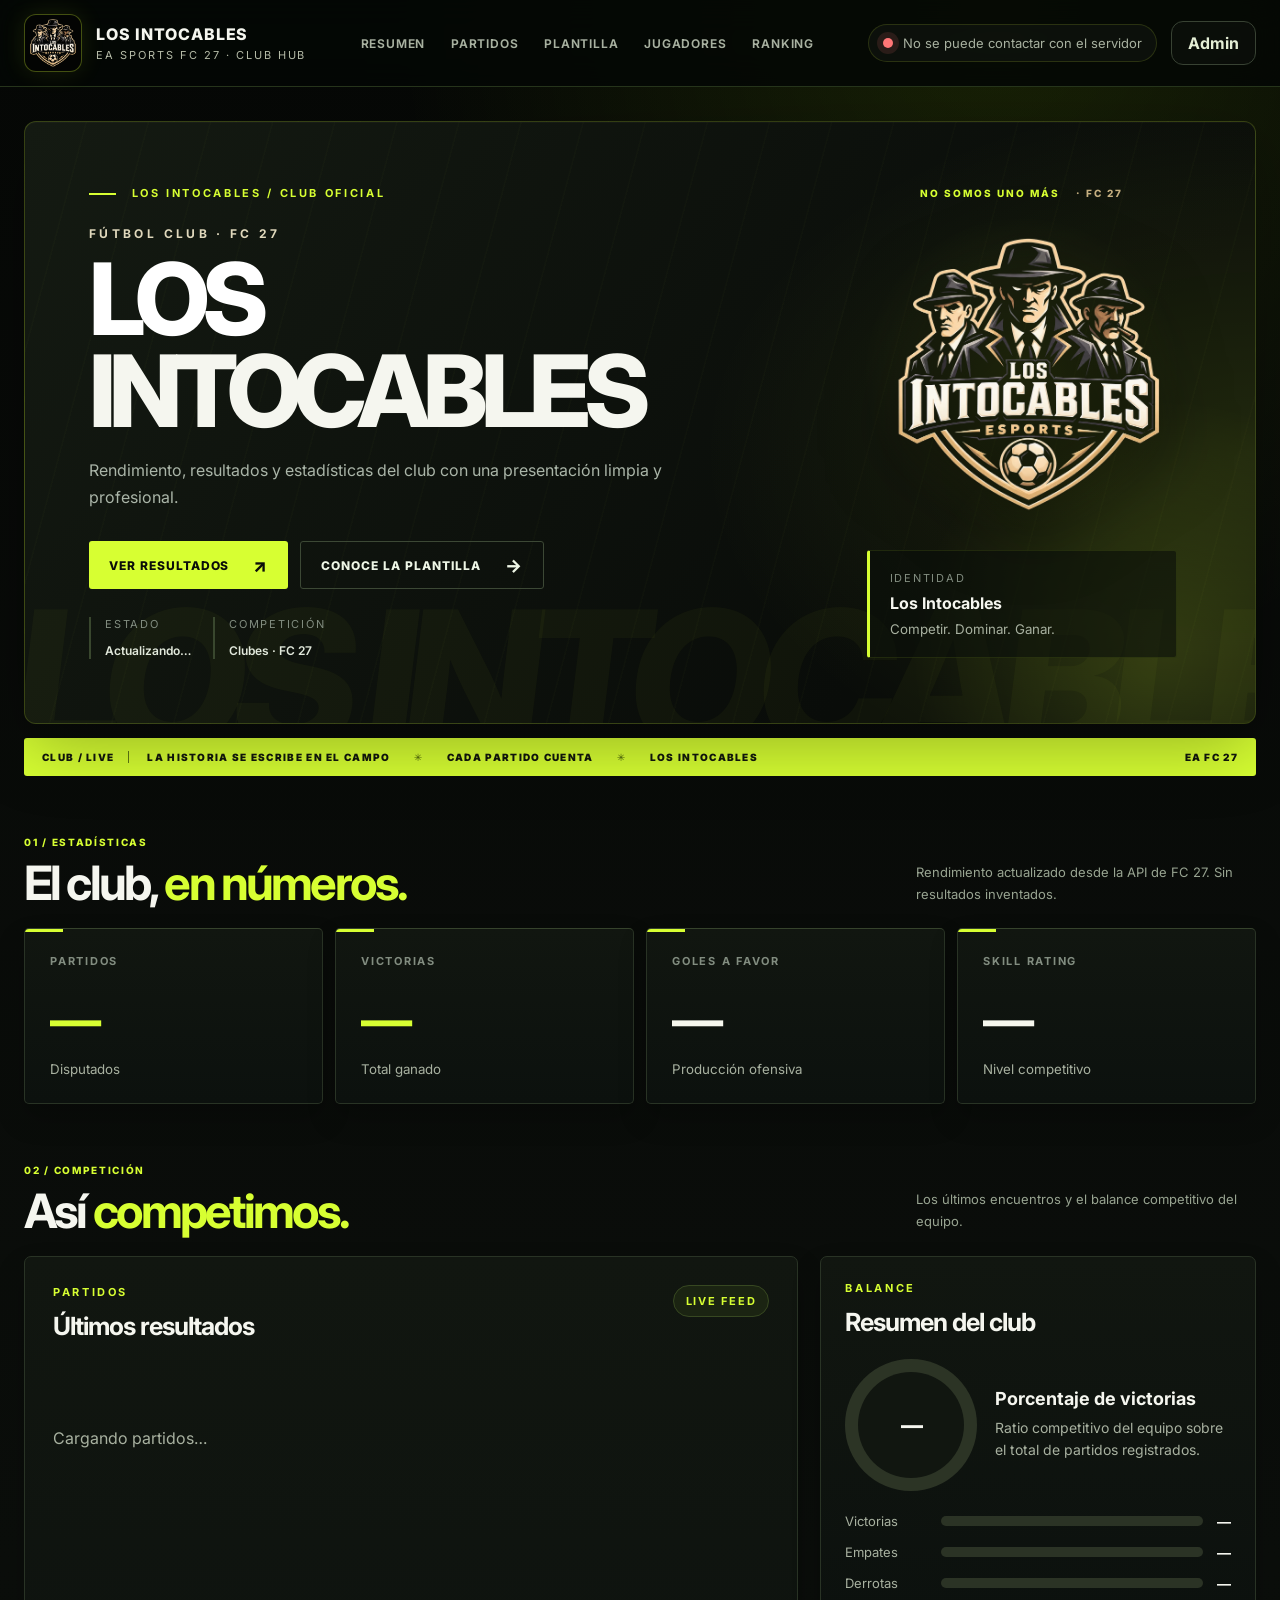
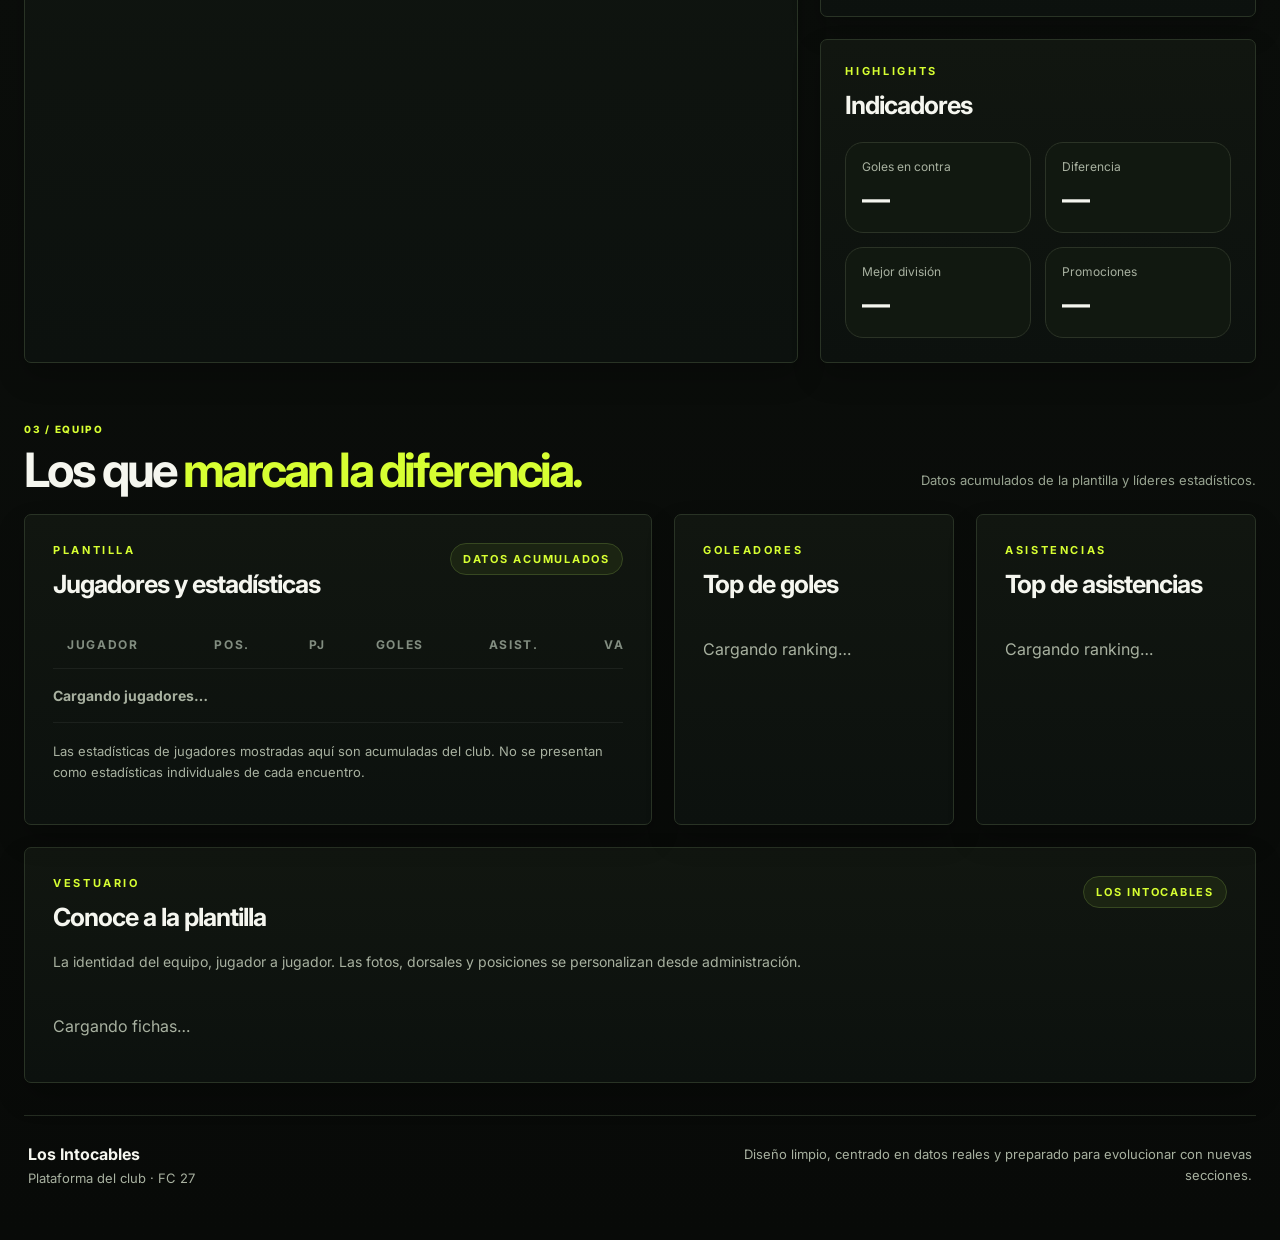
==== templates/index.html @ 1ecad672 "Add files via upload" ====
<!doctype html>
<html lang="es">
<head>
  <meta charset="utf-8">
  <meta name="viewport" content="width=device-width,initial-scale=1">
  <title>Los Intocables | FC 27</title>
  <link rel="icon" type="image/png" href="/static/favicon.png"><link rel="stylesheet" href="/static/style.css">
</head>
<body>
  <div class="page-shell">
    <header class="site-header">
      <a class="brand" href="/">
        <span class="brand-mark"><img src="/static/escudo-intocables.webp" alt="Escudo Los Intocables"></span>
        <span class="brand-copy">
          <strong>Los Intocables</strong>
          <small>EA SPORTS FC 27 · CLUB HUB</small>
        </span>
      </a>
      <nav class="main-nav">
        <a href="#resumen">Resumen</a>
        <a href="#partidos">Partidos</a>
        <a href="#plantilla">Plantilla</a><a href="#fichas">Jugadores</a>
        <a href="#ranking">Ranking</a>
      </nav>
      <div class="header-actions">
        <div class="live-indicator"><span id="status-dot" class="live-dot"></span><span id="status">Conectando…</span></div>
        <a class="ghost-button" href="/login">Admin</a>
      </div>
    </header>

    <main class="content-wrap">
      <section class="hero-card" id="resumen">
        <div class="hero-copy">
          <p class="eyebrow"><span class="eyebrow-rule"></span> LOS INTOCABLES / CLUB OFICIAL</p>
          <div class="hero-kicker">FÚTBOL CLUB · FC 27</div><h1 id="club-title">LOS INTOCABLES</h1>
          <p id="subtitle" class="hero-text">Rendimiento, resultados y estadísticas del club con una presentación limpia y profesional.</p>
          <div class="hero-actions"><a href="#partidos" class="hero-cta">VER RESULTADOS <span>↗</span></a><a href="#fichas" class="hero-secondary">CONOCE LA PLANTILLA <span>→</span></a></div><div class="hero-meta">
            <div class="hero-meta-item">
              <span class="meta-label">Estado</span>
              <strong id="updated">Actualizando…</strong>
            </div>
            <div class="hero-meta-item">
              <span class="meta-label">Competición</span>
              <strong>Clubes · FC 27</strong>
            </div>
          </div>
          <div id="announcement" class="announcement hidden"></div>
        </div>
        <div class="hero-aside"><div class="hero-neon-caption">NO SOMOS UNO MÁS <span>· FC 27</span></div>
          <div class="crest-frame" id="crest-frame">
            <img id="crest" class="crest" src="/static/escudo-intocables.webp" alt="Escudo del club">
          </div>
          <div class="identity-card">
            <span class="meta-label">Identidad</span>
            <strong>Los Intocables</strong>
            <small>Competir. Dominar. Ganar.</small>
          </div>
        </div>
      </section>

      <div class="ticker-bar" aria-label="Resumen del club"><span class="ticker-label">CLUB / LIVE</span><div class="ticker-copy">LA HISTORIA SE ESCRIBE EN EL CAMPO <span class="ticker-separator">✳</span> CADA PARTIDO CUENTA <span class="ticker-separator">✳</span> LOS INTOCABLES</div><span class="ticker-edition">EA FC 27</span></div>

      <section class="homepage-heading" aria-label="Rendimiento general"><div><span class="section-index">01 / ESTADÍSTICAS</span><h2>El club, <em>en números.</em></h2></div><p>Rendimiento actualizado desde la API de FC 27. Sin resultados inventados.</p></section>
      <section class="kpi-grid">
        <article class="kpi-card">
          <span class="kpi-label">Partidos</span>
          <strong id="games">—</strong>
          <small>Disputados</small>
        </article>
        <article class="kpi-card">
          <span class="kpi-label">Victorias</span>
          <strong id="wins">—</strong>
          <small>Total ganado</small>
        </article>
        <article class="kpi-card">
          <span class="kpi-label">Goles a favor</span>
          <strong id="goals">—</strong>
          <small>Producción ofensiva</small>
        </article>
        <article class="kpi-card">
          <span class="kpi-label">Skill rating</span>
          <strong id="rating">—</strong>
          <small>Nivel competitivo</small>
        </article>
      </section>

      <section class="homepage-heading"><div><span class="section-index">02 / COMPETICIÓN</span><h2>Así <em>competimos.</em></h2></div><p>Los últimos encuentros y el balance competitivo del equipo.</p></section>
      <section class="two-column-layout">
        <section class="panel-card" id="partidos">
          <div class="panel-head">
            <div>
              <p class="eyebrow">PARTIDOS</p>
              <h2>Últimos resultados</h2>
            </div>
            <span class="panel-chip">LIVE FEED</span>
          </div>
          <div class="match-form-line" id="recent-form" aria-label="Forma reciente"></div><div id="matches" class="matches-list">
            <div class="empty-state">Cargando partidos…</div>
          </div>
        </section>

        <aside class="stack-column">
          <section class="panel-card compact-card">
            <div class="panel-head">
              <div>
                <p class="eyebrow">BALANCE</p>
                <h2>Resumen del club</h2>
              </div>
            </div>
            <div class="record-ring-wrap">
              <div class="record-ring"><span id="winpct">—</span></div>
              <div class="record-copy">
                <strong>Porcentaje de victorias</strong>
                <p>Ratio competitivo del equipo sobre el total de partidos registrados.</p>
              </div>
            </div>
            <div class="record-bars">
              <div class="record-row"><span>Victorias</span><div class="bar"><div id="winbar"></div></div><strong id="record-w">—</strong></div>
              <div class="record-row"><span>Empates</span><div class="bar alt"><div id="drawbar"></div></div><strong id="record-d">—</strong></div>
              <div class="record-row"><span>Derrotas</span><div class="bar danger"><div id="lossbar"></div></div><strong id="record-l">—</strong></div>
            </div>
          </section>

          <section class="panel-card compact-card">
            <div class="panel-head">
              <div>
                <p class="eyebrow">HIGHLIGHTS</p>
                <h2>Indicadores</h2>
              </div>
            </div>
            <div class="mini-grid">
              <div><span>Goles en contra</span><strong id="against">—</strong></div>
              <div><span>Diferencia</span><strong id="diff">—</strong></div>
              <div><span>Mejor división</span><strong id="best-division">—</strong></div>
              <div><span>Promociones</span><strong id="promotions">—</strong></div>
            </div>
          </section>
        </aside>
      </section>

      <section class="homepage-heading"><div><span class="section-index">03 / EQUIPO</span><h2>Los que <em>marcan la diferencia.</em></h2></div><p>Datos acumulados de la plantilla y líderes estadísticos.</p></section>
      <section class="three-column-layout" id="ranking">
        <section class="panel-card main-table-card" id="plantilla">
          <div class="panel-head">
            <div>
              <p class="eyebrow">PLANTILLA</p>
              <h2>Jugadores y estadísticas</h2>
            </div>
            <span class="panel-chip">DATOS ACUMULADOS</span>
          </div>
          <div class="table-wrap">
            <table>
              <thead>
                <tr>
                  <th>Jugador</th>
                  <th>Pos.</th>
                  <th>PJ</th>
                  <th>Goles</th>
                  <th>Asist.</th>
                  <th>Valoración</th>
                </tr>
              </thead>
              <tbody id="players">
                <tr><td colspan="6" class="empty-state">Cargando jugadores…</td></tr>
              </tbody>
            </table>
          </div>
          <p class="note">Las estadísticas de jugadores mostradas aquí son acumuladas del club. No se presentan como estadísticas individuales de cada encuentro.</p>
        </section>

        <aside class="panel-card ranking-card">
          <div class="panel-head">
            <div>
              <p class="eyebrow">GOLEADORES</p>
              <h2>Top de goles</h2>
            </div>
          </div>
          <div id="top-scorers" class="ranking-list">
            <div class="empty-state">Cargando ranking…</div>
          </div>
        </aside>

        <aside class="panel-card ranking-card">
          <div class="panel-head">
            <div>
              <p class="eyebrow">ASISTENCIAS</p>
              <h2>Top de asistencias</h2>
            </div>
          </div>
          <div id="top-assists" class="ranking-list">
            <div class="empty-state">Cargando ranking…</div>
          </div>
        </aside>
      </section>

      <section class="panel-card squad-section" id="fichas">
        <div class="panel-head"><div><p class="eyebrow">VESTUARIO</p><h2>Conoce a la plantilla</h2></div><span class="panel-chip">LOS INTOCABLES</span></div>
        <p class="section-intro">La identidad del equipo, jugador a jugador. Las fotos, dorsales y posiciones se personalizan desde administración.</p>
        <div id="player-cards" class="player-card-grid"><div class="empty-state">Cargando fichas…</div></div>
      </section>

      <footer class="site-footer">
        <div>
          <strong>Los Intocables</strong>
          <span>Plataforma del club · FC 27</span>
        </div>
        <p>Diseño limpio, centrado en datos reales y preparado para evolucionar con nuevas secciones.</p>
      </footer>
    </main>
  </div>
  <script src="/static/app.js"></script>
</body>
</html>
---- static/style.css ----
@import url('https://fonts.googleapis.com/css2?family=Inter:wght@400;500;600;700;800&display=swap');

:root{
  --bg:#0b0d10;
  --bg-soft:#12161c;
  --panel:#131820;
  --panel-2:#171d25;
  --line:#252d38;
  --line-soft:#1b222b;
  --text:#eef2f5;
  --muted:#9ba6b2;
  --muted-2:#70808f;
  --accent:#d9ff45;
  --accent-soft:rgba(217,255,69,.12);
  --danger:#ff7676;
  --success:#76d38c;
  --draw:#d4b85f;
  --shadow:0 20px 50px rgba(0,0,0,.32);
  --radius:22px;
}

*{box-sizing:border-box}
html{scroll-behavior:smooth}
body{margin:0;background:
  radial-gradient(circle at top right, rgba(217,255,69,.10), transparent 26%),
  radial-gradient(circle at bottom left, rgba(94,121,255,.10), transparent 24%),
  linear-gradient(180deg,#0b0d10 0%,#0d1117 100%);
  color:var(--text);font-family:Inter,system-ui,Segoe UI,Arial,sans-serif}
a{text-decoration:none;color:inherit}
button,input,textarea{font:inherit}
button{cursor:pointer}
.hidden{display:none !important}

.page-shell{min-height:100vh}
.site-header{position:sticky;top:0;z-index:50;display:flex;align-items:center;justify-content:space-between;gap:24px;padding:18px max(24px,calc((100vw - 1320px)/2));backdrop-filter:blur(16px);background:rgba(11,13,16,.72);border-bottom:1px solid rgba(255,255,255,.04)}
.brand{display:flex;align-items:center;gap:14px;min-width:0}
.brand-mark{display:grid;place-items:center;width:44px;height:44px;border-radius:14px;background:linear-gradient(135deg,var(--accent),#95bc00);color:#111;font-weight:800;letter-spacing:.03em;box-shadow:0 10px 24px rgba(217,255,69,.22)}
.brand-copy{display:flex;flex-direction:column;min-width:0}
.brand-copy strong{font-size:16px;font-weight:800;letter-spacing:-.02em}
.brand-copy small{font-size:11px;letter-spacing:.18em;color:var(--muted);text-transform:uppercase;margin-top:4px}
.main-nav{display:flex;gap:26px;flex:1;justify-content:center}
.main-nav a{font-size:14px;color:var(--muted);transition:.2s}
.main-nav a:hover{color:var(--text)}
.header-actions{display:flex;align-items:center;gap:14px}
.live-indicator{display:flex;align-items:center;gap:10px;padding:10px 14px;border-radius:999px;background:rgba(255,255,255,.03);border:1px solid rgba(255,255,255,.05);font-size:13px;color:var(--muted)}
.live-dot{width:10px;height:10px;border-radius:50%;background:var(--success);box-shadow:0 0 0 6px rgba(118,211,140,.14)}
.live-dot.offline{background:var(--danger);box-shadow:0 0 0 6px rgba(255,118,118,.12)}
.ghost-button,.primary-button{border-radius:12px;padding:11px 16px;font-weight:700;border:1px solid var(--line);transition:.2s}
.ghost-button{background:rgba(255,255,255,.02);color:var(--text)}
.ghost-button:hover{background:rgba(255,255,255,.05)}
.primary-button{border:none;background:linear-gradient(135deg,var(--accent),#b9eb18);color:#111;box-shadow:0 10px 22px rgba(217,255,69,.22)}
.primary-button:hover{transform:translateY(-1px)}
.primary-button.full{width:100%}

.content-wrap{max-width:1320px;margin:0 auto;padding:34px 24px 46px}
.hero-card,.panel-card{background:linear-gradient(180deg,rgba(19,24,32,.95),rgba(16,20,26,.98));border:1px solid rgba(255,255,255,.06);box-shadow:var(--shadow)}
.hero-card{display:grid;grid-template-columns:1.6fr .9fr;gap:34px;padding:42px;border-radius:28px;position:relative;overflow:hidden}
.hero-card::after{content:"";position:absolute;inset:auto -60px -60px auto;width:220px;height:220px;border-radius:50%;background:radial-gradient(circle,var(--accent-soft) 0%,transparent 70%)}
.hero-copy,.hero-aside{position:relative;z-index:1}
.eyebrow{margin:0 0 12px;font-size:11px;letter-spacing:.24em;text-transform:uppercase;color:var(--accent);font-weight:700}
.hero-card h1,.auth-panel h1{margin:0;font-size:clamp(42px,7vw,72px);line-height:.96;letter-spacing:-.05em}
.hero-text{margin:16px 0 0;max-width:760px;color:var(--muted);font-size:16px;line-height:1.7}
.hero-meta{display:flex;flex-wrap:wrap;gap:18px;margin-top:28px}
.hero-meta-item{padding:16px 18px;border-radius:16px;background:rgba(255,255,255,.03);border:1px solid rgba(255,255,255,.05);min-width:210px}
.meta-label{display:block;font-size:11px;letter-spacing:.16em;text-transform:uppercase;color:var(--muted-2);margin-bottom:8px}
.hero-meta-item strong,.identity-card strong{font-size:16px}
.announcement{margin-top:22px;padding:16px 18px;border-radius:16px;border:1px solid rgba(217,255,69,.18);background:rgba(217,255,69,.07);color:#f4f9dd;line-height:1.6}
.hero-aside{display:flex;flex-direction:column;justify-content:space-between;align-items:flex-end;gap:18px}
.crest-frame{display:grid;place-items:center;width:210px;min-height:210px;padding:20px;border-radius:24px;background:linear-gradient(180deg,rgba(255,255,255,.05),rgba(255,255,255,.02));border:1px solid rgba(255,255,255,.07)}
.crest{max-width:150px;max-height:150px;object-fit:contain;filter:drop-shadow(0 10px 18px rgba(0,0,0,.25))}
.identity-card{width:100%;padding:20px;border-radius:20px;background:rgba(255,255,255,.03);border:1px solid rgba(255,255,255,.05)}
.identity-card small{display:block;margin-top:8px;color:var(--muted)}

.kpi-grid{display:grid;grid-template-columns:repeat(4,1fr);gap:18px;margin:22px 0 28px}
.kpi-card{padding:24px;border-radius:22px;background:linear-gradient(180deg,rgba(18,22,28,.94),rgba(14,18,24,.98));border:1px solid rgba(255,255,255,.06);box-shadow:var(--shadow)}
.kpi-label{display:block;color:var(--muted-2);text-transform:uppercase;letter-spacing:.16em;font-size:11px;font-weight:700}
.kpi-card strong{display:block;margin:14px 0 8px;font-size:44px;letter-spacing:-.05em}
.kpi-card small{color:var(--muted)}

.two-column-layout{display:grid;grid-template-columns:minmax(0,1.6fr) minmax(320px,.9fr);gap:22px;margin-bottom:22px}
.stack-column{display:grid;gap:22px}
.panel-card{padding:28px;border-radius:24px}
.compact-card{padding:24px}
.panel-head{display:flex;align-items:flex-start;justify-content:space-between;gap:16px;margin-bottom:22px}
.panel-head h2{margin:6px 0 0;font-size:28px;letter-spacing:-.04em}
.panel-chip{padding:8px 12px;border-radius:999px;background:rgba(217,255,69,.08);color:var(--accent);border:1px solid rgba(217,255,69,.16);font-size:11px;letter-spacing:.16em;text-transform:uppercase;font-weight:700}
.matches-list{display:grid;gap:12px}
.match-card{display:grid;grid-template-columns:auto 1fr auto;gap:16px;align-items:center;padding:18px;border-radius:18px;background:rgba(255,255,255,.025);border:1px solid rgba(255,255,255,.05)}
.match-result{display:grid;place-items:center;width:46px;height:46px;border-radius:14px;font-weight:800;font-size:13px;letter-spacing:.08em}
.match-result.win{background:rgba(118,211,140,.14);color:var(--success)}
.match-result.loss{background:rgba(255,118,118,.14);color:var(--danger)}
.match-result.draw{background:rgba(212,184,95,.14);color:var(--draw)}
.match-main strong{display:block;font-size:16px;margin-bottom:4px}
.match-meta{font-size:13px;color:var(--muted)}
.match-score{display:flex;flex-direction:column;align-items:flex-end}
.match-score strong{font-size:28px;letter-spacing:-.05em}
.match-score small{font-size:12px;color:var(--muted)}

.record-ring-wrap{display:flex;align-items:center;gap:18px;margin-bottom:22px}
.record-ring{width:132px;height:132px;border-radius:50%;display:grid;place-items:center;background:conic-gradient(var(--accent) 0 var(--winpct,0%), rgba(255,255,255,.06) var(--winpct,0%) 100%);position:relative;flex-shrink:0}
.record-ring::after{content:"";position:absolute;inset:13px;border-radius:50%;background:var(--panel)}
.record-ring span{position:relative;z-index:1;font-size:22px;font-weight:800;letter-spacing:-.04em}
.record-copy strong{display:block;font-size:18px;margin-bottom:8px}
.record-copy p{margin:0;color:var(--muted);line-height:1.6;font-size:14px}
.record-bars{display:grid;gap:14px}
.record-row{display:grid;grid-template-columns:82px 1fr auto;align-items:center;gap:14px;font-size:13px;color:var(--muted)}
.bar{height:10px;border-radius:999px;background:rgba(255,255,255,.07);overflow:hidden}
.bar>div{height:100%;width:0;background:linear-gradient(90deg,var(--accent),#bfe827);border-radius:999px}
.bar.alt>div{background:linear-gradient(90deg,#d5c16c,#f0d36a)}
.bar.danger>div{background:linear-gradient(90deg,#cc7373,#ef8a8a)}
.record-row strong{font-size:14px;color:var(--text)}
.mini-grid{display:grid;grid-template-columns:repeat(2,1fr);gap:14px}
.mini-grid div{padding:16px;border-radius:18px;background:rgba(255,255,255,.025);border:1px solid rgba(255,255,255,.05)}
.mini-grid span{display:block;font-size:12px;color:var(--muted);margin-bottom:8px}
.mini-grid strong{font-size:28px;letter-spacing:-.04em}

.three-column-layout{display:grid;grid-template-columns:minmax(0,1.8fr) minmax(280px,.7fr) minmax(280px,.7fr);gap:22px}
.main-table-card{min-width:0}
.table-wrap{overflow:auto}
table{width:100%;border-collapse:collapse;min-width:720px}
th,td{padding:16px 14px;text-align:left;border-bottom:1px solid rgba(255,255,255,.06)}
th{font-size:12px;text-transform:uppercase;letter-spacing:.14em;color:var(--muted-2);font-weight:700}
td{font-size:14px;color:#eaf0f3}
td:first-child{font-weight:700}
.ranking-list{display:grid;gap:12px}
.ranking-item{display:grid;grid-template-columns:38px 1fr auto;align-items:center;gap:14px;padding:14px;border-radius:18px;background:rgba(255,255,255,.025);border:1px solid rgba(255,255,255,.05)}
.rank-pill{display:grid;place-items:center;width:38px;height:38px;border-radius:12px;background:rgba(217,255,69,.1);color:var(--accent);font-weight:800}
.ranking-item strong{display:block;font-size:15px}
.ranking-item span{display:block;font-size:12px;color:var(--muted);margin-top:4px}
.ranking-value{font-size:22px;font-weight:800;letter-spacing:-.04em}

.empty-state{padding:18px 0;color:var(--muted)}
.note{margin-top:18px;color:var(--muted);font-size:13px;line-height:1.6}
.site-footer{display:flex;align-items:flex-end;justify-content:space-between;gap:20px;padding:28px 4px 8px;color:var(--muted)}
.site-footer strong{display:block;color:var(--text);margin-bottom:6px}
.site-footer span{display:block;font-size:13px}
.site-footer p{max-width:520px;margin:0;font-size:13px;line-height:1.6;text-align:right}

.auth-page{display:grid;place-items:center;min-height:100vh;padding:24px}
.auth-layout{width:100%;max-width:520px}
.auth-panel,.admin-form-card{padding:34px;border-radius:28px;background:linear-gradient(180deg,rgba(19,24,32,.96),rgba(16,20,26,.98));border:1px solid rgba(255,255,255,.06);box-shadow:var(--shadow)}
.auth-text{color:var(--muted);line-height:1.7;margin:14px 0 24px}
.back-link{display:inline-block;margin-bottom:24px;color:var(--muted)}
.auth-form,.settings-grid{display:grid;gap:18px}
label{display:block;font-size:14px;color:#d8dde2}
input,textarea{display:block;width:100%;margin-top:9px;border-radius:14px;border:1px solid rgba(255,255,255,.09);background:#0d1117;color:var(--text);padding:14px 15px;outline:none;transition:.2s}
input:focus,textarea:focus{border-color:rgba(217,255,69,.4);box-shadow:0 0 0 4px rgba(217,255,69,.08)}
.error-text{min-height:20px;color:#ff9999;margin:0}
.admin-page-wrap{padding-top:28px}
.admin-hero{grid-template-columns:1fr}
.settings-grid{grid-template-columns:1fr 1fr}
.full-width{grid-column:1/-1}
.form-actions{display:flex;flex-wrap:wrap;gap:12px;align-items:center}

@media (max-width:1100px){
  .main-nav{display:none}
  .hero-card,.two-column-layout,.three-column-layout{grid-template-columns:1fr}
  .hero-aside{align-items:flex-start}
}
@media (max-width:760px){
  .site-header{padding:16px 18px;flex-wrap:wrap}
  .header-actions{width:100%;justify-content:space-between}
  .content-wrap{padding:20px 16px 38px}
  .hero-card,.panel-card,.auth-panel{padding:24px}
  .kpi-grid{grid-template-columns:repeat(2,1fr)}
  .record-ring-wrap{flex-direction:column;align-items:flex-start}
  .site-footer{flex-direction:column;align-items:flex-start}
  .site-footer p{text-align:left}
  .settings-grid{grid-template-columns:1fr}
}
@media (max-width:520px){
  .brand-copy small{font-size:10px;letter-spacing:.12em}
  .live-indicator{font-size:12px}
  .kpi-grid{grid-template-columns:1fr}
  .match-card{grid-template-columns:auto 1fr}
  .match-score{grid-column:2;align-items:flex-start}
  .hero-card h1,.auth-panel h1{font-size:40px}
  .panel-head h2{font-size:24px}
}

/* Fichas de plantilla: diseño editorial compacto, sin tarjetas de fantasía */
.squad-section{margin-top:22px}
.section-intro{color:var(--muted);max-width:760px;font-size:14px;line-height:1.7;margin:-4px 0 24px}
.player-card-grid{display:grid;grid-template-columns:repeat(4,minmax(0,1fr));gap:16px}
.player-card{overflow:hidden;background:#10151b;border:1px solid var(--line);border-radius:18px;min-width:0}
.player-card-media{height:210px;display:grid;place-items:center;background:linear-gradient(135deg,#1c2529,#11161c);color:#5e6973;font-size:76px;font-weight:800;letter-spacing:-.06em;overflow:hidden}
.player-card-media img{width:100%;height:100%;object-fit:cover;object-position:top center}
.player-card-content{padding:18px}
.player-card-top{display:flex;justify-content:space-between;gap:8px;align-items:center}
.player-number{font-size:16px;font-weight:800;color:var(--accent)}
.player-position{font-size:10px;letter-spacing:.1em;color:var(--muted);text-transform:uppercase}
.player-card h3{font-size:16px;line-height:1.3;margin:12px 0 7px;overflow-wrap:anywhere}
.player-card p{font-size:12px;color:var(--muted);margin:0}
.profile-admin{margin-top:22px}
.profile-editor{display:grid;gap:14px}
.player-edit-card{padding:18px;border:1px solid var(--line);border-radius:16px;background:#10151b}
.player-edit-card h3{font-size:16px;margin:0 0 14px}
.profile-edit-grid{display:grid;grid-template-columns:1fr 100px 120px 2fr;gap:14px}
.profile-edit-grid label{font-size:12px}
.profile-edit-grid input{margin-top:8px}
.player-edit-card .form-actions{margin-top:14px}
@media(max-width:1050px){.player-card-grid{grid-template-columns:repeat(3,minmax(0,1fr))}.profile-edit-grid{grid-template-columns:repeat(2,1fr)}}
@media(max-width:690px){.player-card-grid{grid-template-columns:repeat(2,minmax(0,1fr))}.profile-edit-grid{grid-template-columns:1fr}}
@media(max-width:430px){.player-card-grid{grid-template-columns:1fr}}


/* IDENTIDAD LOS INTOCABLES: NEON / BLACK / GOLD */
:root{--bg:#050707;--bg-soft:#0b0e0d;--panel:#0f1311;--panel-2:#151914;--line:#293125;--line-soft:#1b241b;--text:#f5f6ef;--muted:#a8b1a0;--muted-2:#828d80;--accent:#d7ff32;--accent-soft:rgba(215,255,50,.16);--shadow:0 15px 35px rgba(0,0,0,.32)}
body{background:radial-gradient(ellipse 62% 32% at 78% 0%,rgba(183,255,0,.105),transparent 76%),linear-gradient(180deg,#060806 0%,#0b0e0b 55%,#080a08 100%)}
.site-header{background:rgba(4,7,5,.87);border-bottom:1px solid rgba(215,255,50,.14)}
.brand-mark{width:58px;height:58px;overflow:hidden;border:1px solid rgba(215,255,50,.30);border-radius:12px;background:#030403;padding:2px;box-shadow:0 0 24px rgba(215,255,50,.10)}
.brand-mark img{display:block;width:100%;height:100%;object-fit:contain}
.brand-copy strong{font-weight:800;text-transform:uppercase;letter-spacing:.06em}
.brand-copy small{color:#b6bca8}
.main-nav a:hover{color:var(--accent)}
.live-indicator{border-color:rgba(215,255,50,.14)}
.ghost-button{border-color:#384233;color:#e4eed5}
.ghost-button:hover{border-color:var(--accent);background:rgba(215,255,50,.08)}
.hero-card{min-height:380px;border:1px solid rgba(215,255,50,.20);background:radial-gradient(ellipse 50% 100% at 100% 50%,rgba(215,255,50,.09),transparent 75%),linear-gradient(115deg,#141a11 0%,#0b100d 52%,#070a07 100%);box-shadow:inset 0 1px rgba(255,255,255,.025),0 22px 70px rgba(0,0,0,.3)}
.hero-card:before{content:'LOS INTOCABLES';font-weight:800;font-size:clamp(80px,12vw,180px);letter-spacing:-.08em;position:absolute;bottom:-46px;left:24px;color:rgba(215,255,50,.027);white-space:nowrap;pointer-events:none}
.hero-card::after{background:radial-gradient(circle,rgba(215,255,50,.15),transparent 72%);width:420px;height:420px;right:-80px;bottom:-100px}
.hero-card h1{max-width:690px;font-size:clamp(42px,6vw,82px);text-transform:uppercase;letter-spacing:-.06em}
.hero-text{color:#c2c8bc}
.eyebrow{color:var(--accent)}
.hero-meta-item,.identity-card{background:rgba(5,9,4,.55);border-color:rgba(215,255,50,.10)}
.crest-frame{width:255px;min-height:255px;background:radial-gradient(circle at center,rgba(215,255,50,.10),transparent 73%);border:1px solid rgba(215,255,50,.13);border-radius:22px;box-shadow:0 0 52px rgba(215,255,50,.07)}
.crest{max-width:230px;max-height:230px;filter:drop-shadow(0 0 15px rgba(215,255,50,.12))}
.hero-neon-caption{font-size:11px;letter-spacing:.2em;color:var(--accent);align-self:flex-end;font-weight:800}
.hero-neon-caption span{color:#c5af80;margin-left:12px}
.kpi-card,.panel-card{background:linear-gradient(180deg,#111610,#0c110e);border:1px solid #293325;box-shadow:0 14px 28px rgba(0,0,0,.24)}
.kpi-card{border-top:2px solid rgba(215,255,50,.55)}
.kpi-card strong{color:#f6f7ee;font-variant-numeric:tabular-nums}
.kpi-card:first-child strong,.kpi-card:nth-child(2) strong{color:var(--accent)}
.panel-chip{color:var(--accent);background:#1b2412;border-color:#374821}
.match-card,.ranking-item,.player-card,.mini-grid div{background:#111810;border-color:#2b3326}
.match-card:hover,.ranking-item:hover,.player-card:hover{border-color:rgba(215,255,50,.50);transition:border-color .18s ease}
.match-result.win{background:#233e1d;color:#b4ff8e}
.record-ring{background:conic-gradient(var(--accent) 0 var(--winpct,0%),#2c3425 var(--winpct,0%) 100%)}
.record-ring::after{background:#111610}
.bar{background:#2b3325}
.bar>div{background:var(--accent)}
.ranking-item .rank-pill{background:#28351b;color:var(--accent)}
.player-card-media{background:linear-gradient(145deg,#24301b,#0d120b)}
.player-number{color:var(--accent)}
input,textarea{background:#0a0e09;border-color:#35402f}
input:focus,textarea:focus{border-color:var(--accent)}
.site-footer{border-top:1px solid #242c21;margin-top:32px}
.login-crest{display:block;height:124px;width:124px;object-fit:contain;margin:0 auto 28px;filter:drop-shadow(0 0 12px rgba(215,255,50,.15))}
@media(max-width:760px){.crest-frame{width:170px;min-height:170px}.crest{max-width:150px;max-height:150px}.hero-neon-caption{align-self:flex-start}}


/* V5 · Editorial home redesign. No changes to the FC27 API or admin backend. */
:root{--accent:#d7ff32}
.content-wrap{max-width:1440px}
.site-header{padding-top:14px;padding-bottom:14px;border-bottom-color:#26341b}
.main-nav a{font-weight:650;font-size:12px;letter-spacing:.065em;text-transform:uppercase}
.hero-card{min-height:535px;grid-template-columns:minmax(0,1.4fr) minmax(250px,.65fr);align-items:center;padding:clamp(30px,5vw,68px);border-radius:12px;background:radial-gradient(ellipse 60% 80% at 100% 55%,rgba(215,255,50,.115),transparent 75%),repeating-linear-gradient(105deg,transparent 0 58px,rgba(215,255,50,.014) 59px 60px),linear-gradient(130deg,#141a12 0%,#090c09 75%)}
.hero-card:before{font-size:clamp(110px,15vw,230px);left:-8px;bottom:-72px;color:rgba(215,255,50,.035);transform:skewX(-7deg)}
.hero-card:after{width:500px;height:500px;right:-160px;bottom:-180px}
.hero-kicker{font-size:12px;letter-spacing:.28em;color:#e0d8bc;font-weight:700;margin:26px 0 0}
.hero-card h1{font-size:clamp(50px,7.8vw,116px);line-height:.92;letter-spacing:-.075em;max-width:900px;margin:12px 0 20px;font-weight:800}
.hero-card h1::first-line{color:#fff}
.hero-text{font-size:16px;max-width:590px;color:#aab5a8}
.eyebrow-rule{display:inline-block;width:27px;height:2px;background:var(--accent);vertical-align:middle;margin-right:10px}
.hero-actions{display:flex;flex-wrap:wrap;gap:12px;margin-top:30px}
.hero-cta,.hero-secondary{display:inline-flex;align-items:center;justify-content:space-between;gap:24px;min-height:48px;padding:0 20px;border-radius:3px;font-size:12px;font-weight:800;letter-spacing:.08em;transition:transform .2s,background .2s}
.hero-cta{background:var(--accent);color:#0b0e09}.hero-cta:hover{background:#efff9a;transform:translateY(-2px)}
.hero-secondary{border:1px solid #3c4835;color:#eef6e6}.hero-secondary:hover{border-color:var(--accent)}
.hero-actions span{font-size:18px}
.hero-meta{margin-top:28px;gap:22px}.hero-meta-item{min-width:0;padding:0;background:none;border:none;border-left:2px solid #39472e;padding-left:14px;border-radius:0}
.hero-meta-item strong{font-size:12px;font-weight:600;color:#e2e9dc}
.hero-aside{justify-content:center;align-items:center}
.hero-neon-caption{align-self:center;text-align:center;font-size:10px;white-space:nowrap}
.crest-frame{width:min(100%,325px);min-height:300px;border:0;background:radial-gradient(circle,rgba(215,255,50,.12),transparent 70%);box-shadow:none}
.crest{max-width:300px;max-height:300px;filter:drop-shadow(0 22px 35px rgba(0,0,0,.8))}
.identity-card{max-width:310px;width:100%;border-radius:3px;background:#0b100b9c;border-left:3px solid var(--accent)}
.ticker-bar{display:flex;align-items:center;gap:18px;overflow:hidden;white-space:nowrap;padding:13px 18px;margin-top:14px;background:#d7ff32;color:#12170d;font-size:10px;font-weight:900;letter-spacing:.13em;border-radius:3px}
.ticker-label{padding-right:14px;border-right:1px solid #617a13}.ticker-copy{flex:1;overflow:hidden;text-overflow:ellipsis}.ticker-separator{padding:0 20px;color:#4d650b}.ticker-edition{margin-left:auto}
.homepage-heading{display:flex;align-items:end;justify-content:space-between;gap:22px;margin:54px 0 20px}
.homepage-heading h2{font-size:clamp(29px,3.7vw,49px);letter-spacing:-.06em;margin:8px 0 0;line-height:1.05}
.homepage-heading h2 em{font-style:normal;color:var(--accent)}
.homepage-heading p{max-width:340px;color:#98a491;font-size:13px;line-height:1.7;margin:0 0 3px}
.section-index{color:#d7ff32;font-size:10px;font-weight:800;letter-spacing:.17em}
.kpi-grid{margin:0 0 10px;gap:12px}
.kpi-card{border-radius:5px;min-height:166px;position:relative;overflow:hidden;padding:25px;border-top:1px solid #36432c}
.kpi-card:before{content:'';position:absolute;top:0;left:0;width:38px;height:3px;background:var(--accent)}
.kpi-card strong{font-size:clamp(38px,4vw,56px);margin-top:20px}
.panel-card{border-radius:7px}.panel-head h2{font-size:25px}
.match-card{border-radius:4px}.match-result{border-radius:3px}.ranking-item{border-radius:4px}
.match-form-line{display:flex;gap:8px;align-items:center;margin-bottom:18px;min-height:29px}
.form-label{font-size:10px;font-weight:800;letter-spacing:.15em;color:#829078;margin-right:8px}
.form-result{display:grid;place-items:center;width:27px;height:27px;font-size:11px;font-weight:900;border:1px solid #3c4933;border-radius:2px}
.form-result.win{color:#d7ff32;background:#24351b}.form-result.loss{color:#ff8d8d;background:#3b201d}.form-result.draw{color:#ecd688;background:#36311d}
.squad-section{scroll-margin-top:100px}
#partidos,#plantilla,#ranking,#resumen{scroll-margin-top:100px}
@media(max-width:1100px){.hero-card{grid-template-columns:1fr 250px;min-height:430px}.crest-frame{min-height:220px}.crest{max-width:220px;max-height:220px}.identity-card{display:none}}
@media(max-width:760px){.hero-card{grid-template-columns:1fr;padding:30px 24px}.hero-card h1{font-size:clamp(44px,12vw,78px)}.hero-aside{display:none}.hero-meta{gap:14px}.homepage-heading{align-items:start;flex-direction:column;margin-top:38px}.homepage-heading p{max-width:100%}.ticker-edition{display:none}.ticker-copy{font-size:9px}.kpi-grid{grid-template-columns:repeat(2,minmax(0,1fr))}.kpi-card{min-height:145px}.kpi-card strong{font-size:38px}}
@media(max-width:440px){.kpi-grid{grid-template-columns:repeat(2,minmax(0,1fr))}.kpi-card{padding:18px}.kpi-card strong{font-size:34px}.hero-actions{flex-direction:column}.hero-cta,.hero-secondary{width:100%}}

/* Fichas de partido */
.match-clickable{cursor:pointer;transition:transform .18s,border-color .18s,background .18s}
.match-clickable:hover,.match-clickable:focus-visible{transform:translateY(-2px);border-color:#e6ff00!important;outline:2px solid transparent;background:#19231a}
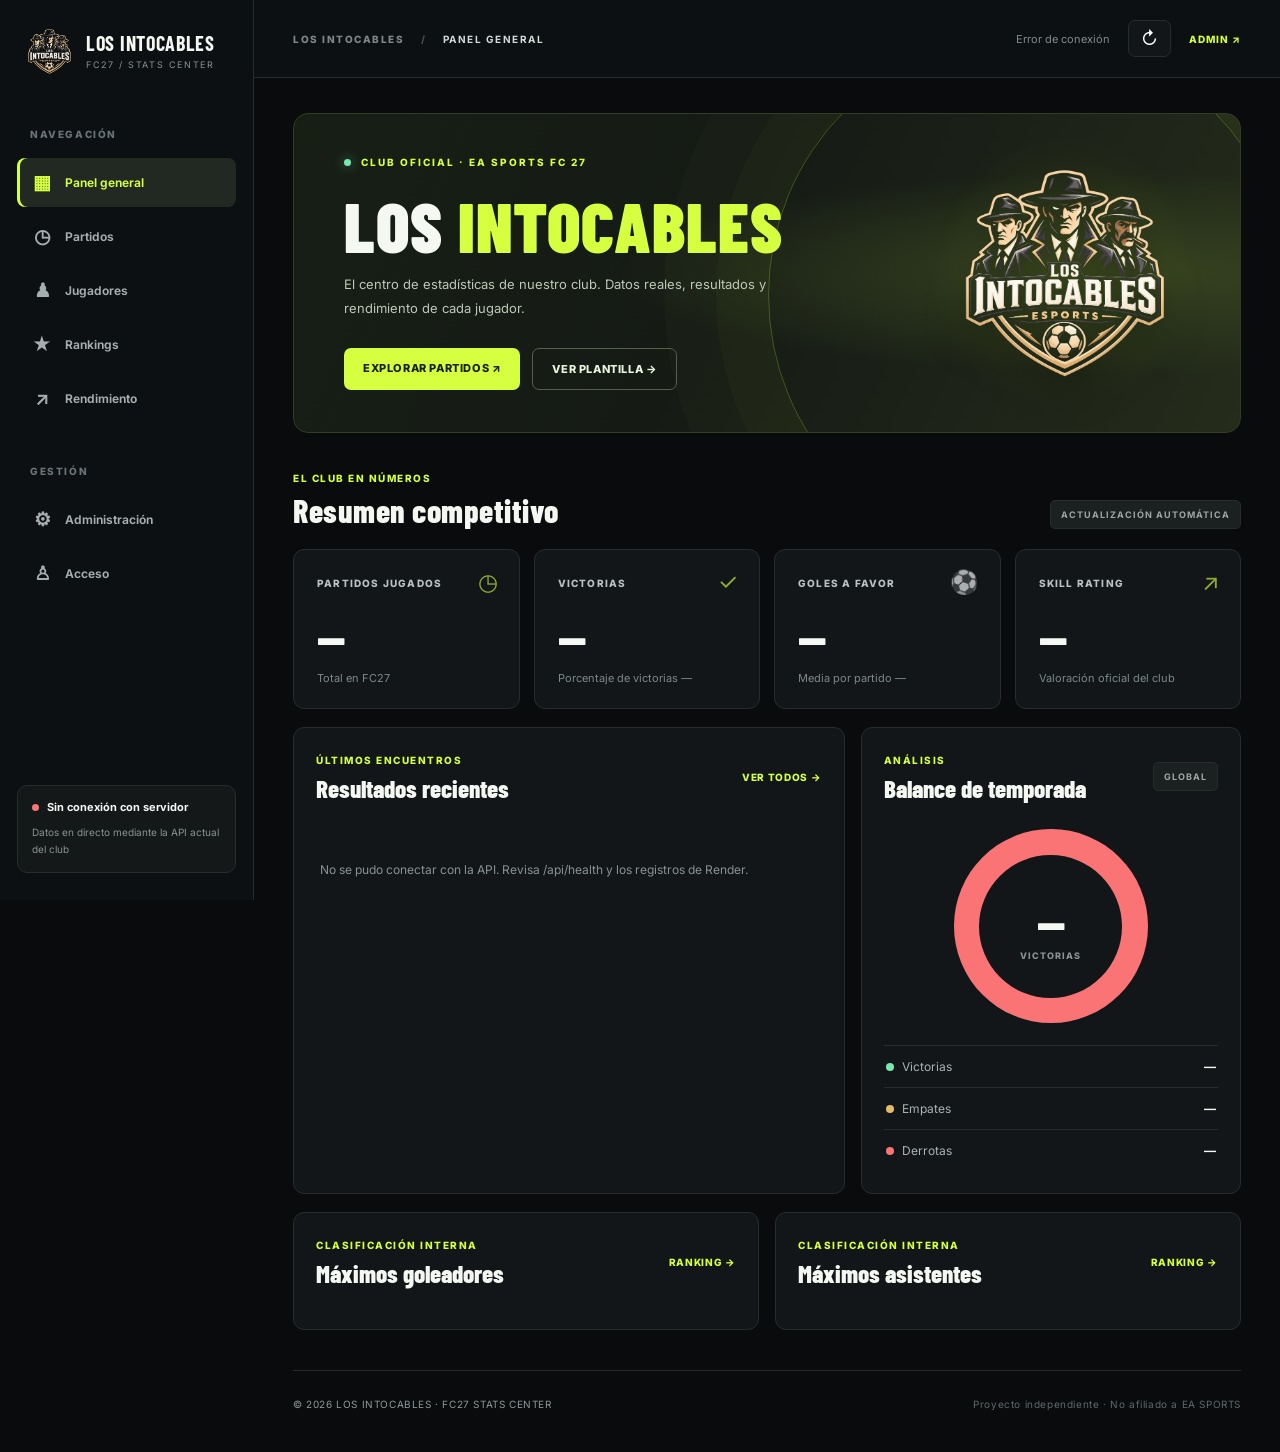
==== commit 5c30d861: "Add files via upload" ====
--- a/templates/index.html
+++ b/templates/index.html
@@ -1,213 +1,28 @@
 <!doctype html>
-<html lang="es">
-<head>
-  <meta charset="utf-8">
-  <meta name="viewport" content="width=device-width,initial-scale=1">
-  <title>Los Intocables | FC 27</title>
-  <link rel="icon" type="image/png" href="/static/favicon.png"><link rel="stylesheet" href="/static/style.css">
-</head>
+<html lang="es"><head><meta charset="utf-8"><meta name="viewport" content="width=device-width,initial-scale=1"><meta name="theme-color" content="#0a0c0e"><title>LOS INTOCABLES · Stats Hub</title><link rel="icon" href="/static/favicon.png"><link rel="stylesheet" href="/static/stats-plus.css?v=1"></head>
 <body>
-  <div class="page-shell">
-    <header class="site-header">
-      <a class="brand" href="/">
-        <span class="brand-mark"><img src="/static/escudo-intocables.webp" alt="Escudo Los Intocables"></span>
-        <span class="brand-copy">
-          <strong>Los Intocables</strong>
-          <small>EA SPORTS FC 27 · CLUB HUB</small>
-        </span>
-      </a>
-      <nav class="main-nav">
-        <a href="#resumen">Resumen</a>
-        <a href="#partidos">Partidos</a>
-        <a href="#plantilla">Plantilla</a><a href="#fichas">Jugadores</a>
-        <a href="#ranking">Ranking</a>
-      </nav>
-      <div class="header-actions">
-        <div class="live-indicator"><span id="status-dot" class="live-dot"></span><span id="status">Conectando…</span></div>
-        <a class="ghost-button" href="/login">Admin</a>
-      </div>
-    </header>
-
-    <main class="content-wrap">
-      <section class="hero-card" id="resumen">
-        <div class="hero-copy">
-          <p class="eyebrow"><span class="eyebrow-rule"></span> LOS INTOCABLES / CLUB OFICIAL</p>
-          <div class="hero-kicker">FÚTBOL CLUB · FC 27</div><h1 id="club-title">LOS INTOCABLES</h1>
-          <p id="subtitle" class="hero-text">Rendimiento, resultados y estadísticas del club con una presentación limpia y profesional.</p>
-          <div class="hero-actions"><a href="#partidos" class="hero-cta">VER RESULTADOS <span>↗</span></a><a href="#fichas" class="hero-secondary">CONOCE LA PLANTILLA <span>→</span></a></div><div class="hero-meta">
-            <div class="hero-meta-item">
-              <span class="meta-label">Estado</span>
-              <strong id="updated">Actualizando…</strong>
-            </div>
-            <div class="hero-meta-item">
-              <span class="meta-label">Competición</span>
-              <strong>Clubes · FC 27</strong>
-            </div>
-          </div>
-          <div id="announcement" class="announcement hidden"></div>
-        </div>
-        <div class="hero-aside"><div class="hero-neon-caption">NO SOMOS UNO MÁS <span>· FC 27</span></div>
-          <div class="crest-frame" id="crest-frame">
-            <img id="crest" class="crest" src="/static/escudo-intocables.webp" alt="Escudo del club">
-          </div>
-          <div class="identity-card">
-            <span class="meta-label">Identidad</span>
-            <strong>Los Intocables</strong>
-            <small>Competir. Dominar. Ganar.</small>
-          </div>
-        </div>
-      </section>
-
-      <div class="ticker-bar" aria-label="Resumen del club"><span class="ticker-label">CLUB / LIVE</span><div class="ticker-copy">LA HISTORIA SE ESCRIBE EN EL CAMPO <span class="ticker-separator">✳</span> CADA PARTIDO CUENTA <span class="ticker-separator">✳</span> LOS INTOCABLES</div><span class="ticker-edition">EA FC 27</span></div>
-
-      <section class="homepage-heading" aria-label="Rendimiento general"><div><span class="section-index">01 / ESTADÍSTICAS</span><h2>El club, <em>en números.</em></h2></div><p>Rendimiento actualizado desde la API de FC 27. Sin resultados inventados.</p></section>
-      <section class="kpi-grid">
-        <article class="kpi-card">
-          <span class="kpi-label">Partidos</span>
-          <strong id="games">—</strong>
-          <small>Disputados</small>
-        </article>
-        <article class="kpi-card">
-          <span class="kpi-label">Victorias</span>
-          <strong id="wins">—</strong>
-          <small>Total ganado</small>
-        </article>
-        <article class="kpi-card">
-          <span class="kpi-label">Goles a favor</span>
-          <strong id="goals">—</strong>
-          <small>Producción ofensiva</small>
-        </article>
-        <article class="kpi-card">
-          <span class="kpi-label">Skill rating</span>
-          <strong id="rating">—</strong>
-          <small>Nivel competitivo</small>
-        </article>
-      </section>
-
-      <section class="homepage-heading"><div><span class="section-index">02 / COMPETICIÓN</span><h2>Así <em>competimos.</em></h2></div><p>Los últimos encuentros y el balance competitivo del equipo.</p></section>
-      <section class="two-column-layout">
-        <section class="panel-card" id="partidos">
-          <div class="panel-head">
-            <div>
-              <p class="eyebrow">PARTIDOS</p>
-              <h2>Últimos resultados</h2>
-            </div>
-            <span class="panel-chip">LIVE FEED</span>
-          </div>
-          <div class="match-form-line" id="recent-form" aria-label="Forma reciente"></div><div id="matches" class="matches-list">
-            <div class="empty-state">Cargando partidos…</div>
-          </div>
-        </section>
-
-        <aside class="stack-column">
-          <section class="panel-card compact-card">
-            <div class="panel-head">
-              <div>
-                <p class="eyebrow">BALANCE</p>
-                <h2>Resumen del club</h2>
-              </div>
-            </div>
-            <div class="record-ring-wrap">
-              <div class="record-ring"><span id="winpct">—</span></div>
-              <div class="record-copy">
-                <strong>Porcentaje de victorias</strong>
-                <p>Ratio competitivo del equipo sobre el total de partidos registrados.</p>
-              </div>
-            </div>
-            <div class="record-bars">
-              <div class="record-row"><span>Victorias</span><div class="bar"><div id="winbar"></div></div><strong id="record-w">—</strong></div>
-              <div class="record-row"><span>Empates</span><div class="bar alt"><div id="drawbar"></div></div><strong id="record-d">—</strong></div>
-              <div class="record-row"><span>Derrotas</span><div class="bar danger"><div id="lossbar"></div></div><strong id="record-l">—</strong></div>
-            </div>
-          </section>
-
-          <section class="panel-card compact-card">
-            <div class="panel-head">
-              <div>
-                <p class="eyebrow">HIGHLIGHTS</p>
-                <h2>Indicadores</h2>
-              </div>
-            </div>
-            <div class="mini-grid">
-              <div><span>Goles en contra</span><strong id="against">—</strong></div>
-              <div><span>Diferencia</span><strong id="diff">—</strong></div>
-              <div><span>Mejor división</span><strong id="best-division">—</strong></div>
-              <div><span>Promociones</span><strong id="promotions">—</strong></div>
-            </div>
-          </section>
-        </aside>
-      </section>
-
-      <section class="homepage-heading"><div><span class="section-index">03 / EQUIPO</span><h2>Los que <em>marcan la diferencia.</em></h2></div><p>Datos acumulados de la plantilla y líderes estadísticos.</p></section>
-      <section class="three-column-layout" id="ranking">
-        <section class="panel-card main-table-card" id="plantilla">
-          <div class="panel-head">
-            <div>
-              <p class="eyebrow">PLANTILLA</p>
-              <h2>Jugadores y estadísticas</h2>
-            </div>
-            <span class="panel-chip">DATOS ACUMULADOS</span>
-          </div>
-          <div class="table-wrap">
-            <table>
-              <thead>
-                <tr>
-                  <th>Jugador</th>
-                  <th>Pos.</th>
-                  <th>PJ</th>
-                  <th>Goles</th>
-                  <th>Asist.</th>
-                  <th>Valoración</th>
-                </tr>
-              </thead>
-              <tbody id="players">
-                <tr><td colspan="6" class="empty-state">Cargando jugadores…</td></tr>
-              </tbody>
-            </table>
-          </div>
-          <p class="note">Las estadísticas de jugadores mostradas aquí son acumuladas del club. No se presentan como estadísticas individuales de cada encuentro.</p>
-        </section>
-
-        <aside class="panel-card ranking-card">
-          <div class="panel-head">
-            <div>
-              <p class="eyebrow">GOLEADORES</p>
-              <h2>Top de goles</h2>
-            </div>
-          </div>
-          <div id="top-scorers" class="ranking-list">
-            <div class="empty-state">Cargando ranking…</div>
-          </div>
-        </aside>
-
-        <aside class="panel-card ranking-card">
-          <div class="panel-head">
-            <div>
-              <p class="eyebrow">ASISTENCIAS</p>
-              <h2>Top de asistencias</h2>
-            </div>
-          </div>
-          <div id="top-assists" class="ranking-list">
-            <div class="empty-state">Cargando ranking…</div>
-          </div>
-        </aside>
-      </section>
-
-      <section class="panel-card squad-section" id="fichas">
-        <div class="panel-head"><div><p class="eyebrow">VESTUARIO</p><h2>Conoce a la plantilla</h2></div><span class="panel-chip">LOS INTOCABLES</span></div>
-        <p class="section-intro">La identidad del equipo, jugador a jugador. Las fotos, dorsales y posiciones se personalizan desde administración.</p>
-        <div id="player-cards" class="player-card-grid"><div class="empty-state">Cargando fichas…</div></div>
-      </section>
-
-      <footer class="site-footer">
-        <div>
-          <strong>Los Intocables</strong>
-          <span>Plataforma del club · FC 27</span>
-        </div>
-        <p>Diseño limpio, centrado en datos reales y preparado para evolucionar con nuevas secciones.</p>
-      </footer>
-    </main>
-  </div>
-  <script src="/static/app.js"></script>
-</body>
-</html>
+<div class="layout">
+<aside class="sidebar" id="sidebar">
+<a class="logo" href="/"><img src="/static/escudo-intocables.webp" alt="Escudo"><span><b>LOS INTOCABLES</b><small>FC27 / STATS CENTER</small></span></a>
+<div class="nav-label">NAVEGACIÓN</div>
+<nav id="navigation"><a class="active" href="#inicio" data-page="inicio"><span>▦</span> Panel general</a><a href="#partidos" data-page="partidos"><span>◷</span> Partidos</a><a href="#jugadores" data-page="jugadores"><span>♟</span> Jugadores</a><a href="#rankings" data-page="rankings"><span>★</span> Rankings</a><a href="#rendimiento" data-page="rendimiento"><span>↗</span> Rendimiento</a></nav>
+<div class="nav-label extra">GESTIÓN</div><nav><a href="/admin"><span>⚙</span> Administración</a><a href="/login"><span>♙</span> Acceso</a></nav>
+<div class="sidebottom"><div class="connection"><i id="dot"></i><span id="connection">Conectando con FC27</span></div><small>Datos en directo mediante la API actual del club</small></div>
+</aside>
+<div class="mainwrap"><header class="topbar"><button id="mobile-menu" class="mobile-menu" aria-label="Abrir menú">☰</button><div class="breadcrumb">LOS INTOCABLES <span>/</span> <b id="current-page">PANEL GENERAL</b></div><div class="top-actions"><span id="last-update">Esperando datos…</span><button id="reload" title="Actualizar datos" aria-label="Actualizar datos">↻</button><a href="/admin" class="adminbtn">ADMIN ↗</a></div></header>
+<main class="body">
+<section class="section" id="page-inicio">
+<div class="hero"><div class="hero-content"><span class="eyebrow"><i></i> CLUB OFICIAL · EA SPORTS FC 27</span><h1 id="club-name">LOS <em>INTOCABLES</em></h1><p id="subtitle">El centro de estadísticas de nuestro club. Datos reales, resultados y rendimiento de cada jugador.</p><div class="hero-buttons"><a class="primary" href="#partidos">Explorar partidos ↗</a><a class="secondary" href="#jugadores">Ver plantilla →</a></div></div><div class="hero-crest"><div class="aura"></div><img id="club-crest" src="/static/escudo-intocables.webp" alt="Escudo Los Intocables"></div></div>
+<div id="announcement" class="announcement" hidden></div>
+<div class="sectiontitle"><div><small>EL CLUB EN NÚMEROS</small><h2>Resumen competitivo</h2></div><span class="tag">ACTUALIZACIÓN AUTOMÁTICA</span></div>
+<div class="kpi-grid"><div class="kpi"><span>PARTIDOS JUGADOS</span><b id="k-games">—</b><small>Total en FC27</small><span class="kpi-icon">◷</span></div><div class="kpi"><span>VICTORIAS</span><b id="k-wins">—</b><small id="win-rate-small">Porcentaje de victorias —</small><span class="kpi-icon">✓</span></div><div class="kpi"><span>GOLES A FAVOR</span><b id="k-goals">—</b><small id="avg-goals">Media por partido —</small><span class="kpi-icon">⚽</span></div><div class="kpi"><span>SKILL RATING</span><b id="k-rating">—</b><small>Valoración oficial del club</small><span class="kpi-icon">↗</span></div></div>
+<div class="home-grid"><section class="panel"><div class="panel-top"><div><small>ÚLTIMOS ENCUENTROS</small><h3>Resultados recientes</h3></div><a href="#partidos">VER TODOS →</a></div><div class="form-strip" id="home-form"></div><div id="home-matches" class="match-list"><div class="empty">Cargando resultados…</div></div></section><section class="panel"><div class="panel-top"><div><small>ANÁLISIS</small><h3>Balance de temporada</h3></div><span class="tag">GLOBAL</span></div><div class="donut-wrap"><div id="donut" class="donut"><div><strong id="win-rate">—</strong><span>VICTORIAS</span></div></div></div><div class="legend"><div><span><i class="green"></i>Victorias</span><b id="l-w">—</b></div><div><span><i class="yellow"></i>Empates</span><b id="l-d">—</b></div><div><span><i class="red"></i>Derrotas</span><b id="l-l">—</b></div></div></section></div>
+<div class="home-grid second"><section class="panel"><div class="panel-top"><div><small>CLASIFICACIÓN INTERNA</small><h3>Máximos goleadores</h3></div><a href="#rankings">RANKING →</a></div><div id="home-scorers" class="leader-list"></div></section><section class="panel"><div class="panel-top"><div><small>CLASIFICACIÓN INTERNA</small><h3>Máximos asistentes</h3></div><a href="#rankings">RANKING →</a></div><div id="home-assists" class="leader-list"></div></section></div>
+</section>
+<section class="section hidden" id="page-partidos"><div class="sectiontitle bigger"><div><small>HISTORIAL FC 27</small><h2>Todos los partidos</h2><p>Selecciona cualquier encuentro para abrir sus estadísticas completas disponibles.</p></div></div><div class="panel"><div class="filters"><input id="match-search" placeholder="Buscar rival o competición..." aria-label="Buscar partidos"><select id="match-filter" aria-label="Filtrar resultados"><option value="all">Todos los resultados</option><option value="win">Victorias</option><option value="draw">Empates</option><option value="loss">Derrotas</option></select><span id="matches-count">0 partidos</span></div><div id="all-matches" class="match-list"></div></div></section>
+<section class="section hidden" id="page-jugadores"><div class="sectiontitle bigger"><div><small>EL VESTUARIO</small><h2>Nuestra plantilla</h2><p>Jugadores actuales, fotografías y estadísticas reales de FC27.</p></div></div><div class="panel"><div class="filters"><input id="player-search" placeholder="Buscar jugador..." aria-label="Buscar jugadores"><select id="player-sort" aria-label="Ordenar jugadores"><option value="goals">Más goles</option><option value="assists">Más asistencias</option><option value="gamesPlayed">Más partidos</option><option value="averageRating">Mejor valoración</option></select><span id="players-count">0 jugadores</span></div><div id="player-grid" class="player-grid"></div></div></section>
+<section class="section hidden" id="page-rankings"><div class="sectiontitle bigger"><div><small>CLUB LEADERBOARD</small><h2>Rankings de jugadores</h2><p>Los líderes del equipo según los datos acumulados de la API.</p></div></div><div class="ranking-grid"><div class="panel"><div class="panel-top"><div><small>TOP 10</small><h3>Goleadores</h3></div></div><div id="rank-goals" class="leader-list"></div></div><div class="panel"><div class="panel-top"><div><small>TOP 10</small><h3>Asistentes</h3></div></div><div id="rank-assists" class="leader-list"></div></div><div class="panel"><div class="panel-top"><div><small>TOP 10</small><h3>Más partidos</h3></div></div><div id="rank-games" class="leader-list"></div></div><div class="panel"><div class="panel-top"><div><small>TOP 10</small><h3>Valoración media</h3></div></div><div id="rank-rating" class="leader-list"></div></div></div></section>
+<section class="section hidden" id="page-rendimiento"><div class="sectiontitle bigger"><div><small>ESTADÍSTICAS DEL CLUB</small><h2>Análisis de rendimiento</h2><p>Indicadores oficiales y forma reciente a partir de partidos disponibles.</p></div></div><div class="kpi-grid"><div class="kpi"><span>GOLES EN CONTRA</span><b id="perf-against">—</b></div><div class="kpi"><span>DIFERENCIA DE GOLES</span><b id="perf-diff">—</b></div><div class="kpi"><span>MEJOR DIVISIÓN</span><b id="perf-division">—</b></div><div class="kpi"><span>PROMOCIONES</span><b id="perf-promotions">—</b></div></div><div class="home-grid"><section class="panel"><div class="panel-top"><div><small>ÚLTIMOS 10 PARTIDOS</small><h3>Forma reciente</h3></div></div><div class="form-large" id="form-large"></div><p class="muted">Cada casilla corresponde a un resultado registrado. El orden depende de la respuesta de la API.</p></section><section class="panel"><div class="panel-top"><div><small>PRODUCCIÓN OFENSIVA</small><h3>Goles en últimos partidos</h3></div></div><div id="goals-chart" class="bar-chart"></div><p class="muted">Este gráfico utiliza solamente partidos recientes disponibles.</p></section></div><div class="panel notice"><b>ELO y competiciones</b><p>El Skill Rating de EA FC no es el índice ELO de EAFCStats. Un ELO real, tablas de AFJ/VPG y estadísticas de liga requieren resultados de rivales y una fuente de competiciones verificable; por eso no se muestran valores inventados.</p></div></section>
+<footer>© 2026 LOS INTOCABLES · FC27 STATS CENTER <span>Proyecto independiente · No afiliado a EA SPORTS</span></footer>
+</main></div></div>
+<script src="/static/stats-plus.js?v=1" defer></script></body></html>
--- a/static/stats-plus.css
+++ b/static/stats-plus.css
@@ -0,0 +1,2 @@
+@import url('https://fonts.googleapis.com/css2?family=Barlow+Condensed:wght@500;600;700;800;900&family=Inter:wght@400;500;600;700;800&display=swap');
+:root{--bg:#090b0d;--panel:#121619;--panel2:#171b1e;--stroke:#272d2d;--fg:#f5f7f2;--muted:#899292;--lime:#d6ff3f;--green:#76e8b0;--red:#fa7476;--yellow:#e5bc65}*{box-sizing:border-box}html{scroll-behavior:smooth}body{margin:0;background:var(--bg);color:var(--fg);font:14px Inter,Arial,sans-serif}a{color:inherit;text-decoration:none}button,input,select{font:inherit}.hidden{display:none!important}.layout{min-height:100vh;display:flex}.sidebar{width:254px;flex:none;background:#0d1012;border-right:1px solid var(--stroke);min-height:100vh;position:sticky;top:0;height:100vh;display:flex;flex-direction:column;padding:27px 17px;z-index:9}.logo{display:flex;align-items:center;gap:12px;padding:0 8px 34px}.logo img{width:49px;height:49px;object-fit:contain}.logo b{display:block;letter-spacing:.7px;font-family:'Barlow Condensed';font-size:20px;line-height:1}.logo small{display:block;color:var(--muted);font-size:9px;letter-spacing:1.6px;margin-top:6px}.nav-label{color:#697477;font-size:10px;letter-spacing:1.6px;font-weight:800;padding:18px 13px}.nav-label.extra{margin-top:24px}.sidebar nav{display:grid;gap:5px}.sidebar nav a{padding:13px 14px;color:#a6aeae;border-radius:8px;display:flex;align-items:center;gap:12px;font-size:12px;font-weight:650}.sidebar nav a span{font-size:19px;width:22px;text-align:center}.sidebar nav a:hover,.sidebar nav a.active{color:var(--lime);background:#222923}.sidebar nav a.active{box-shadow:inset 3px 0 var(--lime)}.sidebottom{margin-top:auto;border:1px solid var(--stroke);padding:14px;border-radius:10px;background:#141819}.connection{display:flex;align-items:center;gap:8px;font-weight:700;font-size:11px}.connection i,.eyebrow i{display:inline-block;width:7px;height:7px;border-radius:50%;background:var(--green);box-shadow:0 0 12px #76e8b090}.connection i.offline{background:var(--red);box-shadow:none}.sidebottom small{color:var(--muted);display:block;margin-top:10px;font-size:10px;line-height:1.7}.mainwrap{min-width:0;flex:1}.topbar{height:78px;border-bottom:1px solid var(--stroke);display:flex;align-items:center;justify-content:space-between;padding:0 39px;background:#0d1012}.breadcrumb{color:#7f8889;font-size:10px;letter-spacing:1.5px;font-weight:800}.breadcrumb span{margin:0 13px;color:#474d4c}.breadcrumb b{color:#d1dbd7}.top-actions{display:flex;align-items:center;gap:18px;color:#818b8c;font-size:11px}.top-actions button{border:1px solid var(--stroke);background:var(--panel);color:#fff;cursor:pointer;padding:7px 12px;border-radius:7px;font-size:18px}.adminbtn{color:var(--lime);font-size:10px;font-weight:800;letter-spacing:1px}.mobile-menu{display:none}.body{max-width:1600px;margin:auto;padding:35px 39px 15px}.hero{position:relative;display:flex;min-height:305px;overflow:hidden;border:1px solid #323d22;border-radius:15px;background:radial-gradient(ellipse at 90% 50%,#354220 0,transparent 45%),linear-gradient(115deg,#171f15 0%,#151a15 45%,#252c1b 100%)}.hero:after{content:'';position:absolute;right:-50px;top:-80px;width:520px;height:520px;border:1px solid #caff3040;border-radius:50%;box-shadow:0 0 0 52px #caff3006,0 0 0 104px #caff3005;pointer-events:none}.hero-content{padding:42px 50px;position:relative;z-index:2;flex:1}.eyebrow{font-size:10px;letter-spacing:2px;color:var(--lime);font-weight:800;display:flex;align-items:center;gap:10px}.hero h1{font:900 clamp(50px,5.4vw,88px)/.93 'Barlow Condensed',Impact,sans-serif;letter-spacing:1px;margin:26px 0 15px}.hero h1 em{font-style:normal;color:var(--lime)}.hero p{max-width:540px;color:#bec7b8;line-height:1.8;font-size:13px}.hero-buttons{display:flex;gap:12px;margin-top:28px}.primary,.secondary{padding:13px 19px;border-radius:7px;font-weight:800;font-size:11px;text-transform:uppercase;letter-spacing:.6px}.primary{color:#1a2310;background:var(--lime)}.secondary{border:1px solid #556047;color:#e8f2dc}.hero-crest{width:37%;display:flex;align-items:center;justify-content:center;position:relative;z-index:1;min-width:215px}.hero-crest img{width:min(65%,235px);max-height:230px;object-fit:contain;filter:drop-shadow(0 15px 18px #0008);position:relative}.aura{position:absolute;width:290px;height:290px;background:radial-gradient(#caff3020,transparent 66%)}.announcement{background:#202719;border:1px solid #566b28;padding:14px 20px;margin-top:16px;border-radius:8px;color:var(--lime)}.sectiontitle{display:flex;justify-content:space-between;align-items:end;margin:35px 0 20px;gap:14px}.sectiontitle small,.panel-top small{font-size:10px;color:var(--lime);letter-spacing:1.5px;font-weight:800}.sectiontitle h2{font:800 32px 'Barlow Condensed',sans-serif;letter-spacing:.5px;margin:6px 0 0}.sectiontitle p{color:var(--muted);line-height:1.7}.sectiontitle.bigger h2{font-size:48px}.tag{font-size:9px;letter-spacing:1px;color:#9ca7a2;background:#1b2021;border:1px solid var(--stroke);border-radius:5px;padding:8px 10px;font-weight:700}.kpi-grid{display:grid;grid-template-columns:repeat(4,minmax(0,1fr));gap:14px}.kpi{position:relative;background:var(--panel);border:1px solid var(--stroke);border-radius:11px;padding:23px;min-height:155px;overflow:hidden}.kpi>span:first-child{font-size:10px;color:#b9c2be;letter-spacing:1.2px;font-weight:800}.kpi b{display:block;font:800 48px 'Barlow Condensed',sans-serif;margin:17px 0 3px}.kpi small{color:#7c8988;font-size:11px}.kpi-icon{position:absolute;right:21px;top:18px;color:var(--lime);font-size:23px;opacity:.65}.home-grid{display:grid;grid-template-columns:1.45fr 1fr;gap:16px;margin-top:18px}.home-grid.second{grid-template-columns:1fr 1fr}.panel{background:var(--panel);border:1px solid var(--stroke);border-radius:11px;min-width:0;padding:22px}.panel-top{display:flex;justify-content:space-between;align-items:center;margin-bottom:19px;gap:8px}.panel-top h3{font:800 25px 'Barlow Condensed',sans-serif;margin:6px 0 0}.panel-top>a{font-size:10px;font-weight:800;color:var(--lime);letter-spacing:.7px}.form-strip,.form-large{display:flex;gap:8px;flex-wrap:wrap;margin-bottom:14px}.form-chip{display:inline-flex;width:27px;height:27px;align-items:center;justify-content:center;background:#252b2e;color:#aab5b5;font-size:11px;border-radius:5px;font-weight:800}.form-chip.win{background:#163b2d;color:var(--green)}.form-chip.loss{background:#452629;color:var(--red)}.form-chip.draw{background:#453a22;color:var(--yellow)}.form-large .form-chip{width:43px;height:43px;font-size:15px}.match-list{display:grid}.match-row{display:flex;align-items:center;gap:13px;border-top:1px solid var(--stroke);padding:16px 5px;transition:background .15s}.match-row:hover{background:#202629}.match-icon{background:#262e25;color:var(--lime);height:39px;width:39px;border-radius:7px;display:grid;place-items:center;font-weight:900}.match-main{flex:1;min-width:0}.match-main b{display:block;white-space:nowrap;overflow:hidden;text-overflow:ellipsis;font-size:13px}.match-main small{display:block;color:var(--muted);font-size:10px;margin-top:6px}.match-score{font:800 25px 'Barlow Condensed',sans-serif;white-space:nowrap;margin-right:10px}.result-pill{font-size:10px;font-weight:800;min-width:74px;text-align:center;padding:8px;border-radius:5px;background:#333;color:#ddd}.result-pill.win{background:#173c2d;color:var(--green)}.result-pill.loss{background:#422326;color:var(--red)}.result-pill.draw{background:#45361e;color:var(--yellow)}.match-arrow{font-size:20px;color:var(--lime)}.donut-wrap{display:grid;place-items:center;padding:7px 0 22px}.donut{width:194px;height:194px;border-radius:50%;background:conic-gradient(var(--green) 0 0%,var(--yellow) 0 0%,var(--red) 0 100%);display:grid;place-items:center}.donut>div{width:143px;height:143px;border-radius:50%;background:var(--panel);display:flex;flex-direction:column;align-items:center;justify-content:center}.donut strong{font:800 48px 'Barlow Condensed',sans-serif}.donut span{color:var(--muted);font-weight:800;letter-spacing:1px;font-size:9px}.legend>div{display:flex;justify-content:space-between;border-top:1px solid var(--stroke);padding:13px 2px;font-size:12px}.legend span{display:flex;gap:8px;align-items:center;color:#aab3b0}.legend i{width:8px;height:8px;border-radius:50%;display:inline-block}.green{background:var(--green)}.yellow{background:var(--yellow)}.red{background:var(--red)}.leader{display:flex;align-items:center;gap:14px;padding:12px 0;border-top:1px solid var(--stroke)}.leader-rank{font:800 24px 'Barlow Condensed',sans-serif;color:#66706e;width:23px}.leader:nth-child(1) .leader-rank{color:var(--lime)}.avatar{width:37px;height:37px;border-radius:8px;background:#2d3731;display:grid;place-items:center;color:var(--lime);font-weight:900;overflow:hidden;flex:none}.avatar img{width:100%;height:100%;object-fit:cover}.leader-body{flex:1;min-width:0}.leader-body b{display:block;text-overflow:ellipsis;overflow:hidden;white-space:nowrap;font-size:12px}.leader-body small{color:var(--muted);display:block;margin-top:4px;font-size:10px}.leader-value{font:800 26px 'Barlow Condensed',sans-serif;color:var(--lime)}.filters{display:flex;align-items:center;gap:12px;flex-wrap:wrap;margin-bottom:14px}.filters input,.filters select{background:#0c1011;color:#f3f5f4;border:1px solid #303839;border-radius:6px;padding:13px 14px;outline:none}.filters input{flex:1;min-width:190px}.filters select{cursor:pointer}.filters input:focus,.filters select:focus{border-color:var(--lime)}.filters>span{color:var(--muted);font-size:11px}.player-grid{display:grid;grid-template-columns:repeat(4,minmax(0,1fr));gap:13px}.player{border:1px solid #323a38;background:#191f21;border-radius:9px;overflow:hidden}.player-photo{height:160px;display:flex;justify-content:center;align-items:center;background:radial-gradient(ellipse at bottom,#43513a,transparent 68%),linear-gradient(160deg,#202b25,#151b1e);font:800 60px 'Barlow Condensed',sans-serif;color:#a5bd9a}.player-photo img{width:100%;height:100%;object-fit:contain;object-position:bottom}.player-body{padding:14px}.player-body small{color:var(--lime);letter-spacing:1px;font-size:9px;font-weight:800}.player-body h3{margin:7px 0 12px;font:800 24px 'Barlow Condensed',sans-serif;overflow-wrap:anywhere}.player-stats{display:flex;gap:12px;border-top:1px solid var(--stroke);padding-top:12px}.player-stats span{color:var(--muted);font-size:9px}.player-stats b{display:block;font-size:18px;color:#fff;margin-bottom:3px}.ranking-grid{display:grid;grid-template-columns:1fr 1fr;gap:16px}.muted{color:var(--muted);font-size:11px;line-height:1.7}.bar-chart{display:flex;align-items:end;gap:9px;height:225px;padding:25px 0 0;border-bottom:1px solid var(--stroke)}.bar-col{flex:1;min-width:0;display:flex;flex-direction:column;align-items:center;justify-content:flex-end;height:100%;gap:5px}.bar-col div{width:100%;max-width:38px;background:linear-gradient(var(--lime),#718c22);border-radius:4px 4px 0 0;min-height:2px}.bar-col span{font-size:10px;color:var(--muted)}.bar-col small{font-size:9px;color:#9ca8a4}.notice{margin-top:18px;background:#1b2019}.notice b{color:var(--lime)}.notice p{color:#a9b2a7;font-size:12px;line-height:1.7}.empty{color:var(--muted);padding:26px 4px;font-size:12px}footer{border-top:1px solid var(--stroke);margin-top:40px;padding:27px 0;color:#8f9998;font-size:10px;letter-spacing:.6px;display:flex;justify-content:space-between;gap:14px}footer span{color:#5f6a6a}@media(max-width:1100px){.sidebar{width:215px}.body{padding:25px}.topbar{padding:0 25px}.kpi-grid{grid-template-columns:repeat(2,1fr)}.player-grid{grid-template-columns:repeat(3,1fr)}}@media(max-width:760px){.sidebar{position:fixed;transform:translateX(-100%);transition:.2s;width:260px}.sidebar.open{transform:none}.mobile-menu{display:block;background:none;border:0;color:white;font-size:24px;cursor:pointer}.topbar{height:65px;padding:0 18px}.top-actions{gap:8px}.top-actions #last-update{display:none}.body{padding:16px}.hero{min-height:0}.hero-content{padding:30px 24px}.hero-crest{width:140px;min-width:0;opacity:.27;position:absolute;right:-25px;top:20px;height:220px}.hero h1{font-size:57px}.hero p{max-width:320px}.home-grid,.home-grid.second,.ranking-grid{grid-template-columns:1fr}.player-grid{grid-template-columns:repeat(2,minmax(0,1fr))}.sectiontitle{align-items:start}.sectiontitle .tag{display:none}.match-row{gap:7px}.match-icon{display:none}.result-pill{min-width:55px}.match-score{font-size:22px}footer{display:block}footer span{display:block;margin-top:10px}}@media(max-width:440px){.kpi-grid{gap:8px}.kpi{padding:15px;min-height:130px}.kpi b{font-size:39px}.kpi>span:first-child{font-size:9px}.player-grid{grid-template-columns:1fr 1fr;gap:8px}.player-photo{height:125px}.player-body{padding:10px}.player-body h3{font-size:20px}.hero-buttons{flex-wrap:wrap}.hero h1{font-size:47px}.topbar .breadcrumb{font-size:9px}}
